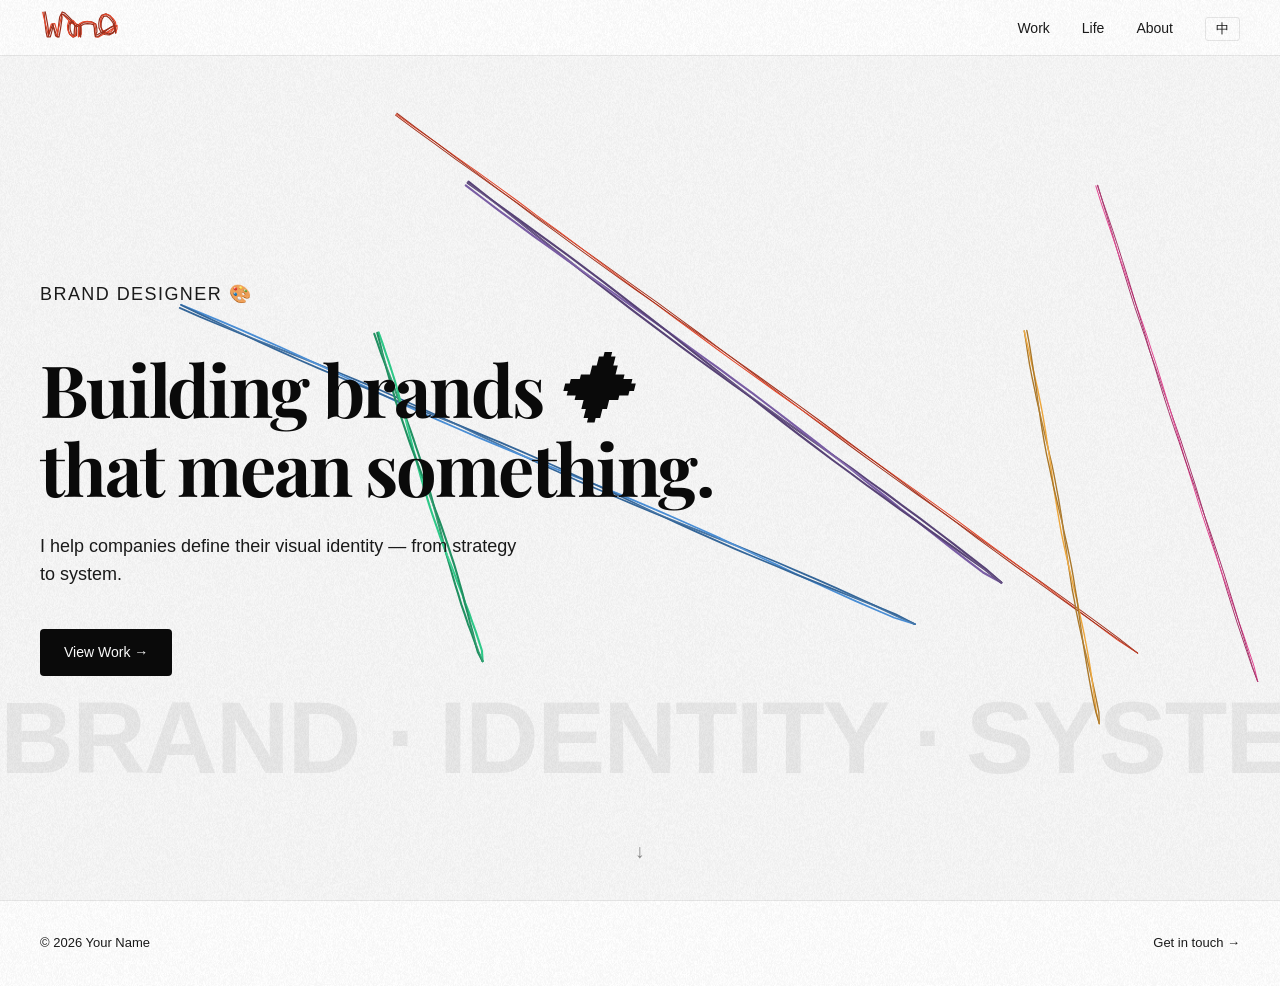
==== index.html @ 391c91af "init portfolio" ====
<!DOCTYPE html>
<html lang="zh-CN">
<head>
  <meta charset="UTF-8">
  <meta name="viewport" content="width=device-width, initial-scale=1.0">
  <title>Your Name — Brand Designer</title>
  <link rel="preconnect" href="https://fonts.googleapis.com">
  <link href="https://fonts.googleapis.com/css2?family=Playfair+Display:ital,wght@0,700;0,900;1,700&display=swap" rel="stylesheet">
  <link rel="stylesheet" href="css/style.css">
</head>
<body>
<svg width="0" height="0" style="position:absolute">
  <defs>
    <filter id="sketch-filter" x="-5%" y="-5%" width="110%" height="110%">
      <feTurbulence type="fractalNoise" baseFrequency="0.04" numOctaves="4" seed="2" result="noise"/>
      <feDisplacementMap in="SourceGraphic" in2="noise" scale="1.8" xChannelSelector="R" yChannelSelector="G"/>
    </filter>
  </defs>
</svg>

<!-- 磁性光标 -->
<div id="cursor"></div>
<div id="cursor-dot"></div>
<div id="cursor-glow"></div>
<!-- 噪点纹理 -->
<canvas id="grain-canvas"></canvas>

<nav>
  <a href="index.html" class="nav-logo">
    <canvas id="logo-canvas" width="120" height="36"></canvas>
    <span class="nav-name-hover">Contact me</span>
  </a>
  <ul class="nav-links">
    <li><a href="work.html" data-zh="作品" data-en="Work">Work</a></li>
    <li><a href="life.html" data-zh="生活" data-en="Life">Life</a></li>
    <li><a href="about.html" data-zh="关于" data-en="About">About</a></li>
    <li><button id="lang-toggle" class="lang-btn">中</button></li>
  </ul>
</nav>

<!-- 单屏容器 -->
<div class="hero-screen" id="hero-screen">
  <canvas id="rope-canvas"></canvas>


  <!-- 大字幕 -->
  <div class="marquee-wrap">
    <div class="marquee-track">
      <span>BRAND · IDENTITY · SYSTEM · VISUAL · STRATEGY · DESIGN · </span>
      <span>BRAND · IDENTITY · SYSTEM · VISUAL · STRATEGY · DESIGN · </span>
    </div>
  </div>

  <!-- Hero 文字 -->
  <div class="hero" id="hero-text">
    <p class="hero-tag reveal" data-zh="品牌设计师 🎨" data-en="Brand Designer 🎨">Brand Designer 🎨</p>
    <h1 class="split-text" data-zh="打造有意义的<br>品牌。<span class='sym'>✦</span>" data-en="Building brands <span class='sym'>✦</span><br>that mean something.">Building brands <span class="sym">✦</span><br>that mean something.</h1>
    <p class="reveal" data-zh="我帮助企业定义视觉身份——从策略到系统。" data-en="I help companies define their visual identity — from strategy to system.">I help companies define their visual identity — from strategy to system.</p>
    <a href="work.html" class="btn reveal magnetic" data-zh="查看作品 →" data-en="View Work →">View Work →</a>
  </div>

  <!-- 项目卡片网格（下滑后显现） -->
  <div class="cards-overlay" id="cards-overlay">
    <p class="section-label" data-zh="精选项目" data-en="Selected Projects">Selected Projects</p>
    <div class="project-grid" id="project-grid"></div>
  </div>

  <div class="fp-scroll-hint" id="scroll-hint">↓</div>
</div>

<!-- 右侧触发区 -->
<div id="music-trigger"></div>

<!-- 音乐播放器 -->
<div id="music-player">
  <div class="mp-header">
    <span class="mp-title">Favorites</span>
    <button class="mp-close" id="mp-close">✕</button>
  </div>
  <div class="mp-cover">
    <div class="mp-disc" id="mp-disc">
      <div class="mp-disc-inner"></div>
    </div>
  </div>
  <div class="mp-info">
    <p class="mp-song" id="mp-song">Comptine d'un autre été</p>
    <p class="mp-artist" id="mp-artist">Yann Tiersen</p>
  </div>
  <div class="mp-progress">
    <div class="mp-bar"><div class="mp-fill" id="mp-fill"></div></div>
    <div class="mp-time"><span id="mp-cur">0:00</span><span id="mp-dur">3:24</span></div>
  </div>
  <div class="mp-controls">
    <button class="mp-btn" id="mp-prev">⏮</button>
    <button class="mp-btn mp-play" id="mp-play">▶</button>
    <button class="mp-btn" id="mp-next">⏭</button>
  </div>
  <ul class="mp-list" id="mp-list"></ul>
</div>

<footer>
  <span>© 2026 Your Name</span>
  <a href="about.html" data-zh="联系我 →" data-en="Get in touch →">Get in touch →</a>
</footer>

<script src="js/main.js"></script>
<script src="js/interactions.js"></script>
<script src="js/rope-canvas.js"></script>
<script src="js/logo-rope.js"></script>

</body>
</html>
---- css/style.css ----
*, *::before, *::after { box-sizing: border-box; margin: 0; padding: 0; }

:root {
  --bg: #ffffff;
  --text: #0a0a0a;
  --muted: #1a1a1a;
  --border: #e8e8e8;
  --surface: #f5f5f5;
  --accent: #111111;
  --unit: 8px;
}

html { font-size: 16px; scroll-behavior: smooth; }

body {
  font-family: -apple-system, BlinkMacSystemFont, "Segoe UI", sans-serif;
  background: var(--bg);
  color: var(--text);
  line-height: 1.6;
  overflow: hidden;
  cursor: url("data:image/svg+xml,%3Csvg xmlns='http://www.w3.org/2000/svg' width='32' height='32' viewBox='0 0 32 32'%3E%3Cpath d='M6 26 L10 18 L22 6 Q26 2 28 6 Q30 10 26 12 L14 24 Z' fill='%23fffef9' stroke='%230a0a0a' stroke-width='1.8' stroke-linejoin='round'/%3E%3Cpath d='M10 18 L14 22' stroke='%230a0a0a' stroke-width='1.2'/%3E%3Ccircle cx='25' cy='7' r='1.5' fill='%230a0a0a'/%3E%3Cpath d='M6 26 L5 29 L8 28 Z' fill='%230a0a0a'/%3E%3C/svg%3E") 4 28, auto;
}

body.page-scroll {
  overflow-y: auto;
}

a { color: inherit; text-decoration: none; }
button { cursor: inherit; }

/* ── 单屏容器 ── */
.hero-screen {
  height: calc(100vh - 56px);
  position: relative;
  overflow: hidden;
  display: flex;
  flex-direction: column;
  justify-content: center;
  background: #f8f8f8;
}
#rope-canvas {
  position: absolute;
  inset: 0;
  width: 100%;
  height: 100%;
  pointer-events: none;
  z-index: 1;
}

.fp-scroll-hint {
  position: absolute;
  bottom: 32px;
  left: 50%;
  transform: translateX(-50%);
  font-size: 1.2rem;
  color: var(--muted);
  animation: bounce 1.8s ease infinite;
  opacity: 0.5;
  transition: opacity 0.4s ease;
}
.fp-scroll-hint.hidden { opacity: 0; pointer-events: none; }
@keyframes bounce {
  0%,100% { transform: translateX(-50%) translateY(0); }
  50%      { transform: translateX(-50%) translateY(8px); }
}

/* ── 卡片覆盖层（下滑后显现） ── */
.cards-overlay {
  position: absolute;
  inset: 0;
  padding: calc(var(--unit) * 5);
  display: flex;
  flex-direction: column;
  justify-content: center;
  opacity: 0;
  pointer-events: none;
  z-index: 5;
}
.cards-overlay.visible {
  opacity: 1;
  pointer-events: all;
}

/* 网格内的装饰卡片重置为正常流 */
#project-grid .deco-card {
  position: relative;
  left: auto; top: auto;
  width: 100%;
  opacity: 1;
}


/* ── Hero 文字 ── */
.hero h1 {
  font-family: 'Playfair Display', Georgia, serif;
  font-size: clamp(3.5rem, 8vw, 7rem);
  font-weight: 900;
  line-height: 1.0;
  letter-spacing: -0.03em;
  margin-bottom: calc(var(--unit) * 3);
  color: var(--text);
}
.hero h1 .sym {
  display: inline-block;
  font-style: italic;
  animation: sym-spin 6s linear infinite;
  transform-origin: center;
  will-change: transform;
}
@keyframes sym-spin {
  0%   { transform: rotate(0deg) scale(1); }
  50%  { transform: rotate(180deg) scale(1.2); }
  100% { transform: rotate(360deg) scale(1); }
}

/* 徽章改为发光玻璃 */
.badge-glass {
  background: rgba(255,255,255,0.12);
  backdrop-filter: blur(20px) saturate(180%);
  -webkit-backdrop-filter: blur(20px) saturate(180%);
  border: 1px solid rgba(255,255,255,0.5);
  color: var(--text);
  box-shadow: 0 4px 24px rgba(0,0,0,0.06), inset 0 1px 0 rgba(255,255,255,0.8), 0 0 0 0 rgba(196,77,255,0);
  transition: box-shadow 0.3s ease, transform 0.18s ease;
}
.badge-glass:hover {
  box-shadow: 0 8px 32px rgba(196,77,255,0.25), inset 0 1px 0 rgba(255,255,255,0.8), 0 0 20px rgba(71,118,230,0.15);
}
.badge-flat {
  background: #0a0a0a;
  border: none;
  color: #fff;
  box-shadow: 0 4px 16px rgba(0,0,0,0.2), 0 0 0 0 rgba(196,77,255,0);
  transition: box-shadow 0.3s ease, transform 0.18s ease;
}
.badge-flat:hover {
  box-shadow: 0 8px 28px rgba(0,0,0,0.35), 0 0 16px rgba(196,77,255,0.2);
}
.badge-sticker {
  background: #fff;
  border: 2.5px solid #0a0a0a;
  color: #0a0a0a;
  box-shadow: 3px 3px 0 #0a0a0a;
}
.badge-sticker:hover { box-shadow: 5px 5px 0 #0a0a0a; }

/* ── Hero ── */
.hero {
  padding: 0 calc(var(--unit) * 5);
  max-width: 800px;
  position: relative;
  z-index: 1;
}
#grain-canvas {
  position: fixed;
  inset: 0;
  width: 100%; height: 100%;
  pointer-events: none;
  z-index: 9998;
  opacity: 0.045;
  mix-blend-mode: multiply;
}

/* ── 光标渐变混色层 ── */
#cursor-glow {
  position: fixed;
  width: 40px; height: 40px;
  border-radius: 50%;
  pointer-events: none;
  z-index: 9996;
  mix-blend-mode: multiply;
  background: conic-gradient(#C44DFF, #4776E6, #1ABC9C, #FF8C42, #C44DFF);
  transform: translate(-20px, -20px);
  opacity: 0;
  transition: opacity 0.25s ease;
  animation: glow-spin 1.5s linear infinite;
}
@keyframes glow-spin {
  to { filter: hue-rotate(360deg); }
}


#trail-canvas {
  position: fixed;
  inset: 0;
  width: 100%; height: 100%;
  pointer-events: none;
  z-index: 9997;
}

/* ── 大字幕 ── */
.marquee-wrap {
  position: absolute;
  bottom: 80px;
  left: 0;
  width: 100%;
  overflow: hidden;
  pointer-events: none;
  opacity: 0.06;
}
.marquee-track {
  display: flex;
  white-space: nowrap;
  font-size: clamp(3rem, 8vw, 7rem);
  font-weight: 800;
  letter-spacing: -0.02em;
  animation: marquee 18s linear infinite;
}
.marquee-track span { padding-right: 2rem; }
@keyframes marquee {
  from { transform: translateX(0); }
  to   { transform: translateX(-50%); }
}

img { display: block; width: 100%; object-fit: cover; }

/* ── Nav ── */
nav {
  position: sticky;
  top: 0;
  z-index: 100;
  background: #ffffff;
  border-bottom: 1px solid var(--border);
  display: flex;
  align-items: center;
  justify-content: space-between;
  padding: 0 calc(var(--unit) * 5);
  height: 56px;
}

/* ── Nav Avatar ── */
.nav-logo {
  font-weight: 700;
  font-size: 1rem;
  letter-spacing: -0.02em;
  display: flex;
  align-items: center;
  gap: 8px;
}
#logo-canvas {
  display: block;
  width: 120px;
  height: 36px;
  vertical-align: middle;
}

.nav-avatar {
  position: relative;
  width: 28px;
  height: 28px;
  cursor: pointer;
}

.avatar-body {
  width: 28px;
  height: 28px;
  border-radius: 50%;
  background: linear-gradient(135deg, #C44DFF, #4776E6);
  display: flex;
  align-items: center;
  justify-content: center;
  font-size: 16px;
  line-height: 1;
  transition: transform 0.3s cubic-bezier(0.34,1.56,0.64,1);
  transform-style: preserve-3d;
}

.avatar-hand {
  position: absolute;
  top: -4px;
  right: -6px;
  font-size: 13px;
  transform-origin: bottom center;
  transform: rotate(0deg) scale(0);
  transition: transform 0.2s ease, opacity 0.2s ease;
  opacity: 0;
  pointer-events: none;
}

.nav-name { transition: opacity 0.15s ease; }
.nav-name-hover { display: none; white-space: nowrap; }
.nav-logo:hover .nav-name { display: none; }
.nav-logo:hover .nav-name-hover { display: inline; }

.nav-logo:hover .avatar-body {
  transform: rotate3d(0,1,0,20deg) scale(1.15);
}

.nav-logo:hover .avatar-hand {
  opacity: 1;
  transform: scale(1) rotate(-20deg);
  animation: wave 0.6s ease 0.1s infinite alternate;
}

@keyframes wave {
  from { transform: scale(1) rotate(-20deg); }
  to   { transform: scale(1) rotate(10deg); }
}

.nav-links {
  display: flex;
  gap: calc(var(--unit) * 4);
  list-style: none;
}

.nav-links a {
  font-size: 0.875rem;
  color: var(--muted);
  transition: color 0.2s;
}

.nav-links a:hover,
.nav-links a.active { color: var(--text); }

.hero-tag {
  font-size: 0.8125rem;
  color: var(--muted);
  letter-spacing: 0.08em;
  text-transform: uppercase;
  margin-bottom: calc(var(--unit) * 2);
}

.hero h1 {
  font-size: clamp(2.5rem, 6vw, 4.5rem);
  font-weight: 700;
  line-height: 1.1;
  letter-spacing: -0.03em;
  margin-bottom: calc(var(--unit) * 3);
}

.hero p {
  font-size: 1.125rem;
  color: var(--muted);
  max-width: 480px;
  margin-bottom: calc(var(--unit) * 5);
}

.btn {
  display: inline-block;
  padding: calc(var(--unit) * 1.5) calc(var(--unit) * 3);
  background: var(--text);
  color: var(--bg);
  font-size: 0.875rem;
  font-weight: 500;
  border-radius: 4px;
  transition: opacity 0.2s;
}

.btn:hover { opacity: 0.75; }

.btn-outline {
  background: transparent;
  color: var(--text);
  border: 1px solid var(--border);
}

.btn-outline:hover { background: var(--surface); opacity: 1; }

/* ── Section ── */
section {
  padding: calc(var(--unit) * 4) calc(var(--unit) * 5);
}

.section-label {
  font-size: 0.75rem;
  letter-spacing: 0.1em;
  text-transform: uppercase;
  color: var(--muted);
  margin-bottom: calc(var(--unit) * 4);
}

/* ── Project Grid ── */
.project-grid {
  position: absolute;
  inset: 0;
}

/* section 内的网格恢复正常流 */
section .project-grid {
  position: static;
  display: grid;
  grid-template-columns: repeat(auto-fill, minmax(280px, 1fr));
  gap: calc(var(--unit) * 4);
}

section .project-card {
  position: relative;
  width: auto;
  top: auto;
  left: auto;
  transform: rotate(var(--card-tilt, -0.8deg));
}

.project-card {
  position: absolute;
  border: none;
  border-radius: 2px;
  overflow: hidden;
  background: #fffef9;
  backdrop-filter: none;
  -webkit-backdrop-filter: none;
  transition: transform 0.25s cubic-bezier(0.34,1.3,0.64,1), box-shadow 0.25s;
  cursor: pointer;
  outline: 2px solid #0a0a0a;
  outline-offset: -2px;
  box-shadow: 3px 3px 0 #0a0a0a;
  transform: rotate(var(--card-tilt, -0.8deg));
  filter: url(#sketch-filter);
}

.project-card:nth-child(2n)   { --card-tilt:  0.6deg; }
.project-card:nth-child(3n)   { --card-tilt: -1.2deg; }
.project-card:nth-child(4n)   { --card-tilt:  1.0deg; }

.project-card:hover {
  transform: rotate(0deg) translateY(-4px);
  box-shadow: 5px 5px 0 #0a0a0a;
}

/* ── 卡片风格变体（统一手绘风） ── */
.card-flat {
  background: #0a0a0a;
  outline-color: #0a0a0a;
  box-shadow: 3px 3px 0 #444;
}
.card-flat .card-body { background: #0a0a0a; }
.card-flat .card-title, .card-flat .card-desc { color: #fff; }
.card-flat .tag { background: rgba(255,255,255,0.12); color: rgba(255,255,255,0.6); }

.card-glass {
  background: rgba(255,255,255,0.6);
  backdrop-filter: none;
}

.card-sticker {
  background: #fffde8;
  outline: 2.5px solid #0a0a0a;
  box-shadow: 4px 4px 0 #0a0a0a;
}
.card-sticker:hover {
  transform: rotate(0deg) translateY(-4px) !important;
  box-shadow: 6px 6px 0 #0a0a0a;
}
.card-sticker .tag { border: 1px solid #0a0a0a; background: transparent; }

.card-cover {
  aspect-ratio: 16/9;
  background: var(--surface);
  overflow: hidden;
}

.card-cover img { height: 100%; transition: transform 0.4s; }
.project-card:hover .card-cover img { transform: scale(1.03); }

.card-body {
  padding: calc(var(--unit) * 2.5) calc(var(--unit) * 3);
}

.card-tags {
  display: flex;
  gap: calc(var(--unit));
  flex-wrap: wrap;
  margin-bottom: calc(var(--unit));
}

.tag {
  font-size: 0.6875rem;
  letter-spacing: 0.06em;
  text-transform: uppercase;
  color: var(--muted);
  background: var(--surface);
  padding: 2px 8px;
  border-radius: 2px;
}

.card-title {
  font-size: 1rem;
  font-weight: 600;
  letter-spacing: -0.01em;
  margin-bottom: calc(var(--unit) * 0.5);
}

.card-desc {
  font-size: 0.875rem;
  color: var(--muted);
}

/* ── Project Detail ── */
.project-header {
  padding: calc(var(--unit) * 12) calc(var(--unit) * 5) calc(var(--unit) * 6);
  max-width: 720px;
}

.project-header h1 {
  font-size: clamp(1.75rem, 4vw, 3rem);
  font-weight: 700;
  letter-spacing: -0.03em;
  margin: calc(var(--unit) * 2) 0 calc(var(--unit) * 1.5);
}

.project-meta {
  display: flex;
  gap: calc(var(--unit) * 4);
  font-size: 0.875rem;
  color: var(--muted);
  padding: calc(var(--unit) * 4) 0;
  border-top: 1px solid var(--border);
  border-bottom: 1px solid var(--border);
  margin-bottom: calc(var(--unit) * 6);
}

.meta-item span:first-child {
  display: block;
  font-size: 0.75rem;
  letter-spacing: 0.06em;
  text-transform: uppercase;
  margin-bottom: 4px;
}

.project-cover {
  width: 100%;
  aspect-ratio: 16/7;
  background: var(--surface);
  overflow: hidden;
  margin-bottom: calc(var(--unit) * 8);
}

.project-body {
  max-width: 680px;
  margin: 0 auto;
  padding: 0 calc(var(--unit) * 5) calc(var(--unit) * 12);
}

.project-body h2 {
  font-size: 1.25rem;
  font-weight: 600;
  letter-spacing: -0.02em;
  margin: calc(var(--unit) * 6) 0 calc(var(--unit) * 2);
}

.project-body p {
  color: var(--muted);
  margin-bottom: calc(var(--unit) * 2);
}

.project-image {
  width: 100%;
  background: var(--surface);
  border-radius: 6px;
  overflow: hidden;
  margin: calc(var(--unit) * 4) 0;
}

.project-image.tall { aspect-ratio: 4/3; }
.project-image.wide { aspect-ratio: 16/9; }

.project-nav {
  display: flex;
  justify-content: space-between;
  padding: calc(var(--unit) * 6) calc(var(--unit) * 5);
  border-top: 1px solid var(--border);
}

.project-nav a {
  font-size: 0.875rem;
  color: var(--muted);
  transition: color 0.2s;
}

.project-nav a:hover { color: var(--text); }

/* ── About ── */
.about-grid {
  display: grid;
  grid-template-columns: 1fr 2fr;
  gap: calc(var(--unit) * 8);
  align-items: start;
  max-width: 900px;
}

.about-avatar {
  aspect-ratio: 1;
  background: var(--surface);
  border-radius: 8px;
  overflow: hidden;
}

.about-name {
  font-size: 1.75rem;
  font-weight: 700;
  letter-spacing: -0.03em;
  margin-bottom: calc(var(--unit));
}

.about-role {
  color: var(--muted);
  margin-bottom: calc(var(--unit) * 3);
}

.about-bio {
  color: var(--muted);
  margin-bottom: calc(var(--unit) * 4);
}

.skills-list {
  display: flex;
  flex-wrap: wrap;
  gap: calc(var(--unit));
  margin-bottom: calc(var(--unit) * 5);
}

.contact-links {
  display: flex;
  gap: calc(var(--unit) * 2);
  flex-wrap: wrap;
}

.lang-btn {
  background: none;
  border: 1px solid var(--border);
  color: var(--muted);
  font-size: 0.8125rem;
  padding: 2px 10px;
  border-radius: 3px;
  cursor: pointer;
  transition: color 0.2s, border-color 0.2s;
}
.lang-btn:hover { color: var(--text); border-color: var(--text); }
footer {
  border-top: 1px solid var(--border);
  padding: calc(var(--unit) * 4) calc(var(--unit) * 5);
  display: flex;
  justify-content: space-between;
  align-items: center;
  font-size: 0.8125rem;
  color: var(--muted);
}

/* ── 浮动装饰卡片 ── */
.deco-cards {
  position: absolute;
  inset: 0;
  pointer-events: none;
  z-index: 0;
}
.deco-card {
  position: absolute;
  left: var(--dx);
  top: var(--dy);
  width: 200px;
  background: #fff;
  border: 1px solid rgba(0,0,0,0.08);
  border-radius: 14px;
  padding: 0;
  overflow: hidden;
  box-shadow: 0 8px 32px rgba(0,0,0,0.1), 0 2px 6px rgba(0,0,0,0.06);
  opacity: 0;
  transition: opacity 0.6s ease var(--dd, 0s), box-shadow 0.3s ease, transform 0.3s cubic-bezier(0.34,1.3,0.64,1);
  pointer-events: all;
  text-decoration: none;
  color: inherit;
  display: block;
  will-change: transform;
}
.deco-card.show {
  opacity: 1;
  animation: deco-float 3.5s ease-in-out var(--dd, 0s) infinite alternate;
}
.deco-card.show:hover {
  animation-play-state: paused;
  box-shadow: 0 16px 48px rgba(0,0,0,0.16);
  transform: rotate(0deg) translateY(-10px) scale(1.04);
}
.deco-card.show:not(.dragging) { cursor: grab !important; }
.deco-card.dragging {
  cursor: grabbing !important;
  box-shadow: 0 28px 72px rgba(0,0,0,0.25), 0 4px 16px rgba(0,0,0,0.12);
}
@keyframes deco-float {
  from { transform: rotate(var(--dr, 0deg)) translateY(0px); }
  to   { transform: rotate(var(--dr, 0deg)) translateY(-14px); }
}
.deco-card-color {
  width: 100%;
  height: 110px;
}
.deco-card span {
  display: block;
  font-size: 0.75rem;
  font-weight: 700;
  letter-spacing: 0.01em;
  color: #0a0a0a;
  padding: 10px 12px 2px;
}
.deco-card em {
  font-style: normal;
  font-size: 0.65rem;
  color: #999;
  padding: 0 12px 10px;
  display: block;
}

/* ── 散落徽章层 ── */
.badges-layer {
  position: absolute;
  inset: 0;
  pointer-events: none;
  z-index: 0;
}

.badge {
  position: absolute;
  left: var(--bx);
  top: var(--by);
  display: inline-flex;
  align-items: center;
  gap: 7px;
  padding: 8px 14px;
  font-size: 0.75rem;
  font-weight: 600;
  letter-spacing: 0.04em;
  text-transform: uppercase;
  white-space: nowrap;
  border-radius: 100px;
  pointer-events: all;
  opacity: 0;
  transform: var(--drop-from, translateY(-120px)) rotate(var(--rot, 0deg));
  transition: transform 0.18s ease, box-shadow 0.18s ease;
  will-change: transform, opacity;
}

.badge.landed {
  animation: badge-float var(--float-dur, 4s) var(--float-delay, 0s) ease-in-out infinite alternate;
}

@keyframes badge-float {
  from { transform: translateY(0px) rotate(var(--rot, 0deg)); }
  to   { transform: translateY(-10px) rotate(var(--rot, 0deg)); }
}

.badge:hover {
  transform: translateY(-6px) rotate(0deg) scale(1.08) !important;
  animation-play-state: paused;
  z-index: 10;
}

.badge-dot {
  width: 8px;
  height: 8px;
  border-radius: 50%;
  flex-shrink: 0;
}

/* 玻璃徽章 */
.badge-glass {
  background: rgba(255,255,255,0.18);
  backdrop-filter: blur(16px) saturate(160%);
  -webkit-backdrop-filter: blur(16px) saturate(160%);
  border: 1px solid rgba(255,255,255,0.45);
  color: var(--text);
  box-shadow: 0 4px 20px rgba(0,0,0,0.08), inset 0 1px 0 rgba(255,255,255,0.6);
}
.badge-glass:hover { box-shadow: 0 12px 32px rgba(0,0,0,0.14), inset 0 1px 0 rgba(255,255,255,0.6); }

/* 扁平徽章 */
.badge-flat {
  background: #0a0a0a;
  border: none;
  color: #fff;
  box-shadow: 0 4px 16px rgba(0,0,0,0.18);
}
.badge-flat:hover { box-shadow: 0 12px 28px rgba(0,0,0,0.28); }

/* 贴纸徽章 */
.badge-sticker {
  background: #fff;
  border: 2.5px solid #0a0a0a;
  color: #0a0a0a;
  box-shadow: 3px 3px 0 #0a0a0a;
}
.badge-sticker:hover { box-shadow: 5px 5px 0 #0a0a0a; }

/* ── 音乐播放器 ── */
#music-trigger {
  position: fixed;
  right: 0;
  top: 0;
  width: 24px;
  height: 100vh;
  z-index: 200;
}

#music-player {
  position: fixed;
  right: -320px;
  top: 50%;
  transform: translateY(-50%);
  width: 300px;
  background: rgba(10,10,10,0.92);
  backdrop-filter: blur(24px);
  -webkit-backdrop-filter: blur(24px);
  border: 1px solid rgba(255,255,255,0.1);
  border-radius: 16px;
  padding: 20px;
  z-index: 201;
  transition: right 0.45s cubic-bezier(0.34,1.2,0.64,1);
  color: #fff;
}
#music-player.open { right: 16px; }

.mp-header {
  display: flex;
  justify-content: space-between;
  align-items: center;
  margin-bottom: 16px;
}
.mp-title { font-size: 0.7rem; letter-spacing: 0.12em; text-transform: uppercase; opacity: 0.5; }
.mp-close {
  background: none; border: none; color: rgba(255,255,255,0.4);
  font-size: 0.75rem; padding: 2px 6px; border-radius: 4px;
  transition: color 0.2s;
}
.mp-close:hover { color: #fff; }

.mp-cover {
  display: flex;
  justify-content: center;
  align-items: center;
  margin-bottom: 16px;
  position: relative;
  height: 180px;
}

/* 唱针 */
.mp-cover::after {
  content: '';
  position: absolute;
  top: 8px; right: 36px;
  width: 2px; height: 56px;
  background: linear-gradient(to bottom, #aaa 0%, #666 100%);
  border-radius: 1px;
  transform-origin: top center;
  transform: rotate(28deg);
  transition: transform 0.6s cubic-bezier(0.34,1.2,0.64,1);
  z-index: 10;
  box-shadow: 0 2px 6px rgba(0,0,0,0.5);
}
.mp-cover.playing::after {
  transform: rotate(18deg);
}

.mp-disc {
  width: 160px; height: 160px;
  border-radius: 50%;
  position: relative;
  display: flex; align-items: center; justify-content: center;
  background:
    repeating-radial-gradient(circle at 50% 50%,
      transparent 0px, transparent 2px,
      rgba(255,255,255,0.025) 2px, rgba(255,255,255,0.025) 3px
    ),
    radial-gradient(circle at 50% 50%, #2a2a2a 0%, #111 55%, #080808 100%);
  box-shadow:
    0 12px 40px rgba(0,0,0,0.7),
    0 2px 8px rgba(0,0,0,0.5),
    inset 0 1px 0 rgba(255,255,255,0.07),
    inset 0 -1px 0 rgba(0,0,0,0.5);
  animation: none;
}
.mp-disc.playing {
  animation: spin 2.2s linear infinite;
}
@keyframes spin { to { transform: rotate(360deg); } }

/* 高光 */
.mp-disc::before {
  content: '';
  position: absolute;
  inset: 0;
  border-radius: 50%;
  background: conic-gradient(
    from 120deg,
    rgba(255,255,255,0.09) 0deg,
    transparent 40deg,
    transparent 180deg,
    rgba(255,255,255,0.04) 220deg,
    transparent 260deg
  );
  pointer-events: none;
}

/* 中心彩色标签 */
.mp-disc-inner {
  width: 48px; height: 48px;
  border-radius: 50%;
  background: radial-gradient(circle at 38% 32%, #c44dff 0%, #4776e6 50%, #1a1a2e 100%);
  box-shadow:
    0 2px 8px rgba(0,0,0,0.8),
    inset 0 1px 0 rgba(255,255,255,0.25),
    inset 0 -1px 0 rgba(0,0,0,0.4);
  position: relative;
  z-index: 1;
}
.mp-disc-inner::after {
  content: '';
  position: absolute;
  top: 50%; left: 50%;
  transform: translate(-50%,-50%);
  width: 8px; height: 8px;
  border-radius: 50%;
  background: #0a0a0a;
  box-shadow: inset 0 1px 3px rgba(0,0,0,1), 0 0 0 1px rgba(255,255,255,0.1);
}

.mp-info { text-align: center; margin-bottom: 14px; }
.mp-song { font-size: 0.9rem; font-weight: 600; margin-bottom: 4px; }
.mp-artist { font-size: 0.75rem; opacity: 0.5; }

.mp-progress { margin-bottom: 16px; }
.mp-bar {
  height: 3px; background: rgba(255,255,255,0.12);
  border-radius: 2px; margin-bottom: 6px; cursor: pointer;
}
.mp-fill {
  height: 100%; width: 0%;
  background: linear-gradient(90deg, #C44DFF, #4776E6);
  border-radius: 2px;
  transition: width 1s linear;
}
.mp-time { display: flex; justify-content: space-between; font-size: 0.65rem; opacity: 0.4; }

.mp-controls {
  display: flex;
  justify-content: center;
  gap: 16px;
  margin-bottom: 16px;
}
.mp-btn {
  background: none; border: none; color: rgba(255,255,255,0.6);
  font-size: 1rem; padding: 6px; border-radius: 50%;
  transition: color 0.2s, background 0.2s;
}
.mp-btn:hover { color: #fff; background: rgba(255,255,255,0.08); }
.mp-play {
  width: 40px; height: 40px;
  background: rgba(255,255,255,0.12);
  color: #fff; font-size: 0.9rem;
}
.mp-play:hover { background: rgba(255,255,255,0.2); }

.mp-list {
  list-style: none;
  max-height: 160px;
  overflow-y: auto;
  scrollbar-width: none;
  border-top: 1px solid rgba(255,255,255,0.08);
  padding-top: 12px;
}
.mp-list::-webkit-scrollbar { display: none; }
.mp-list li {
  display: flex;
  justify-content: space-between;
  align-items: center;
  padding: 7px 8px;
  border-radius: 6px;
  cursor: pointer;
  font-size: 0.78rem;
  opacity: 0.55;
  transition: opacity 0.2s, background 0.2s;
}
.mp-list li:hover { opacity: 1; background: rgba(255,255,255,0.06); }
.mp-list li.active { opacity: 1; color: #C44DFF; }
.mp-list li span { opacity: 0.4; font-size: 0.68rem; }

/* ── Responsive ── */
@media (max-width: 640px) {
  nav { padding: 0 calc(var(--unit) * 2.5); }
  section { padding: calc(var(--unit) * 6) calc(var(--unit) * 2.5); }
  .hero { padding: calc(var(--unit) * 10) calc(var(--unit) * 2.5) calc(var(--unit) * 8); }
  .project-grid { grid-template-columns: 1fr; }
  .about-grid { grid-template-columns: 1fr; }
  .about-avatar { max-width: 120px; }
  .project-meta { flex-wrap: wrap; gap: calc(var(--unit) * 2); }
  .project-header, .project-body { padding-left: calc(var(--unit) * 2.5); padding-right: calc(var(--unit) * 2.5); }
  footer { flex-direction: column; gap: calc(var(--unit)); text-align: center; }
}
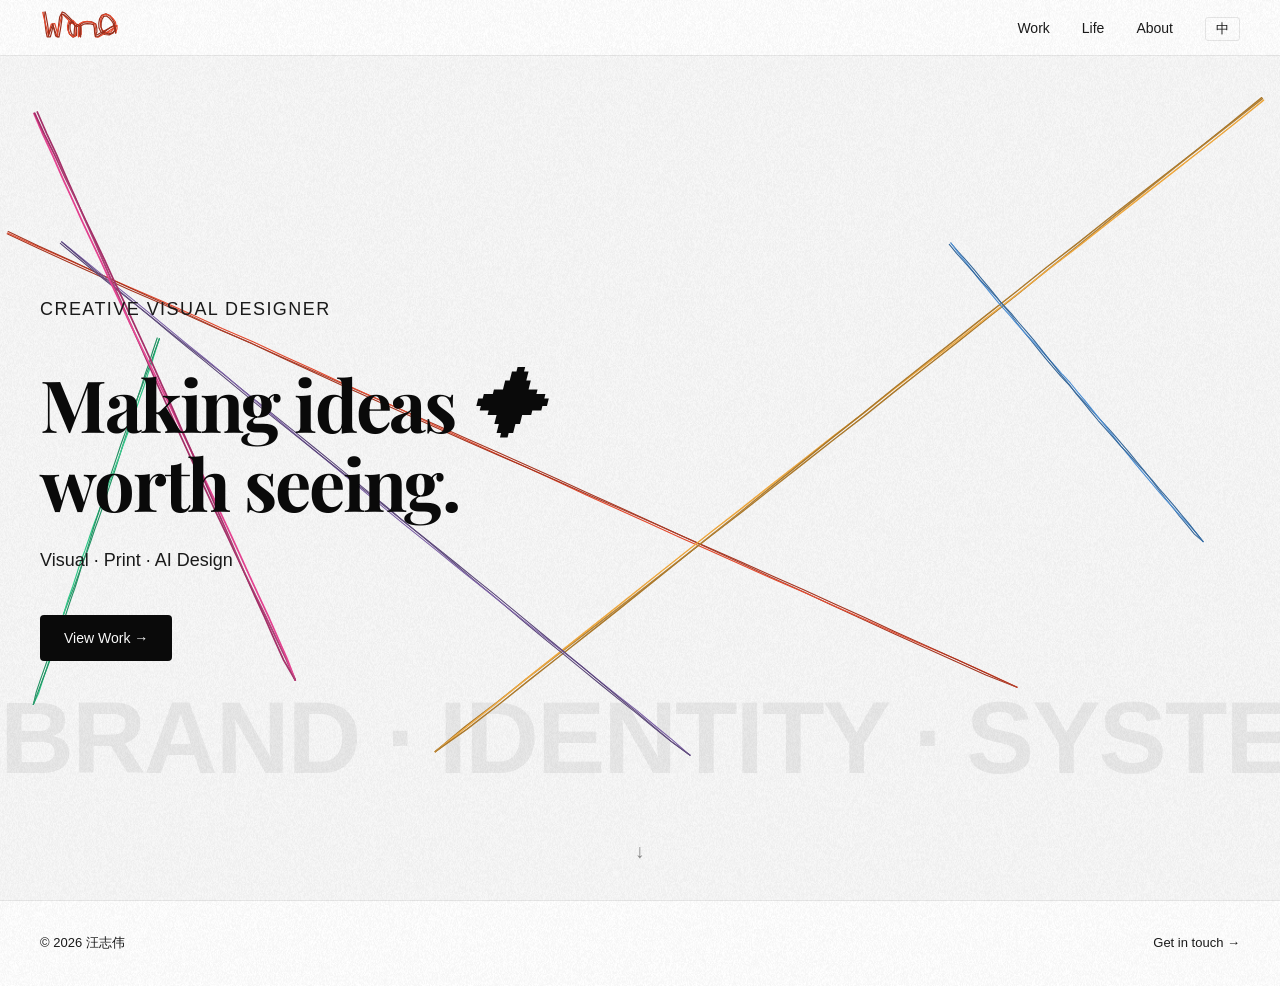
==== commit 6c96a3f9: "update content with real name and info" ====
--- a/index.html
+++ b/index.html
@@ -3,7 +3,7 @@
 <head>
   <meta charset="UTF-8">
   <meta name="viewport" content="width=device-width, initial-scale=1.0">
-  <title>Your Name — Brand Designer</title>
+  <title>汪志伟 — Creative Visual Designer</title>
   <link rel="preconnect" href="https://fonts.googleapis.com">
   <link href="https://fonts.googleapis.com/css2?family=Playfair+Display:ital,wght@0,700;0,900;1,700&display=swap" rel="stylesheet">
   <link rel="stylesheet" href="css/style.css">
@@ -53,9 +53,9 @@
 
   <!-- Hero 文字 -->
   <div class="hero" id="hero-text">
-    <p class="hero-tag reveal" data-zh="品牌设计师 🎨" data-en="Brand Designer 🎨">Brand Designer 🎨</p>
-    <h1 class="split-text" data-zh="打造有意义的<br>品牌。<span class='sym'>✦</span>" data-en="Building brands <span class='sym'>✦</span><br>that mean something.">Building brands <span class="sym">✦</span><br>that mean something.</h1>
-    <p class="reveal" data-zh="我帮助企业定义视觉身份——从策略到系统。" data-en="I help companies define their visual identity — from strategy to system.">I help companies define their visual identity — from strategy to system.</p>
+    <p class="hero-tag reveal" data-zh="创意视觉设计师" data-en="Creative Visual Designer">Creative Visual Designer</p>
+    <h1 class="split-text" data-zh="让创意<br>被看见。<span class='sym'>✦</span>" data-en="Making ideas <span class='sym'>✦</span><br>worth seeing.">Making ideas <span class="sym">✦</span><br>worth seeing.</h1>
+    <p class="reveal" data-zh="视觉 · 线下物料 · AI 设计" data-en="Visual · Print · AI Design">Visual · Print · AI Design</p>
     <a href="work.html" class="btn reveal magnetic" data-zh="查看作品 →" data-en="View Work →">View Work →</a>
   </div>
 
@@ -99,7 +99,7 @@
 </div>
 
 <footer>
-  <span>© 2026 Your Name</span>
+  <span>© 2026 汪志伟</span>
   <a href="about.html" data-zh="联系我 →" data-en="Get in touch →">Get in touch →</a>
 </footer>
 
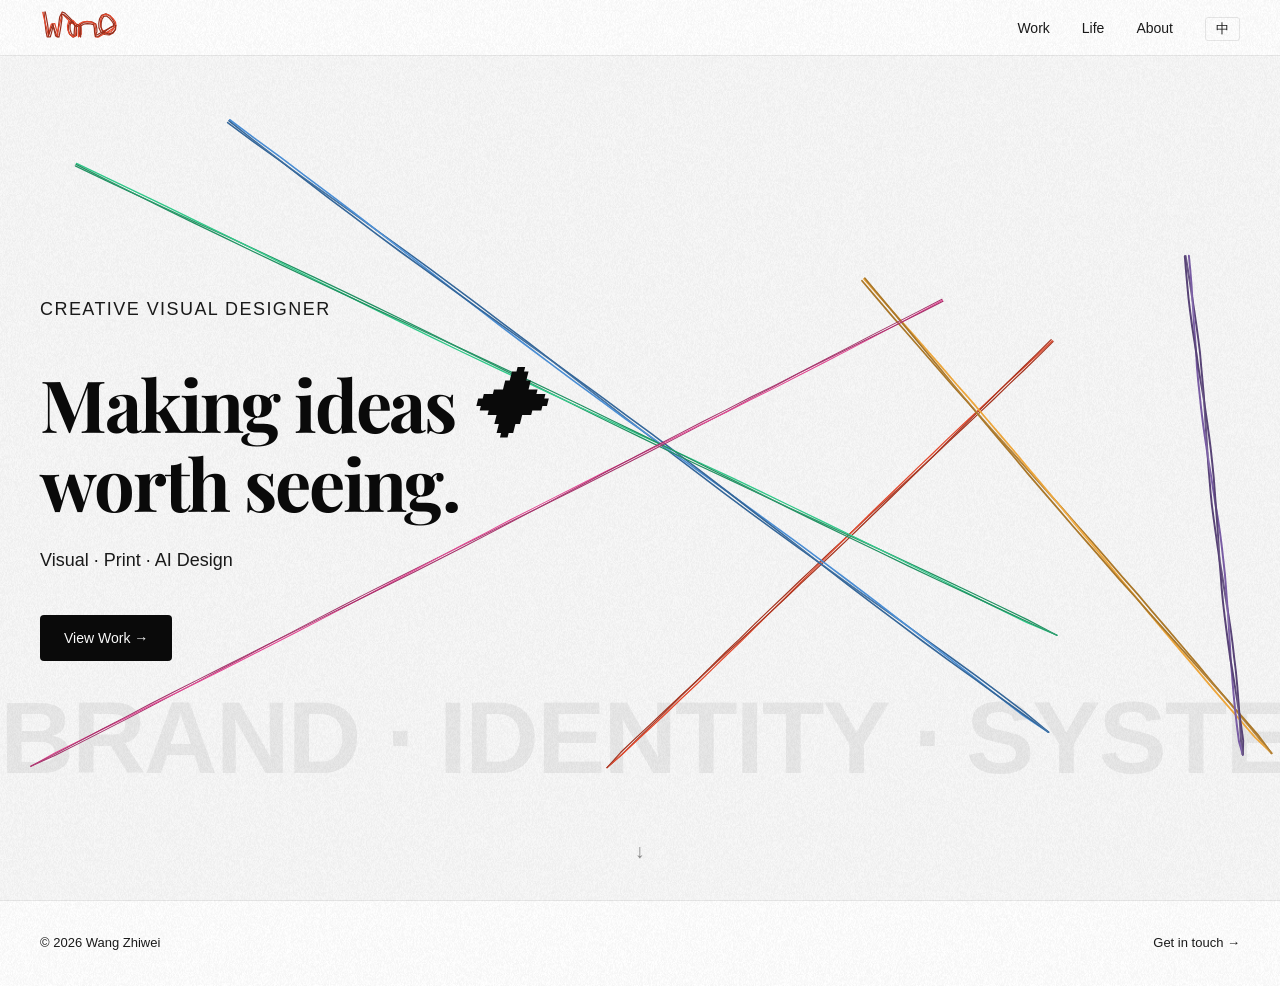
==== commit 997ba5d8: "fix bilingual name display" ====
--- a/index.html
+++ b/index.html
@@ -99,7 +99,7 @@
 </div>
 
 <footer>
-  <span>© 2026 汪志伟</span>
+  <span data-zh="© 2026 汪志伟" data-en="© 2026 Wang Zhiwei">© 2026 汪志伟</span>
   <a href="about.html" data-zh="联系我 →" data-en="Get in touch →">Get in touch →</a>
 </footer>
 
